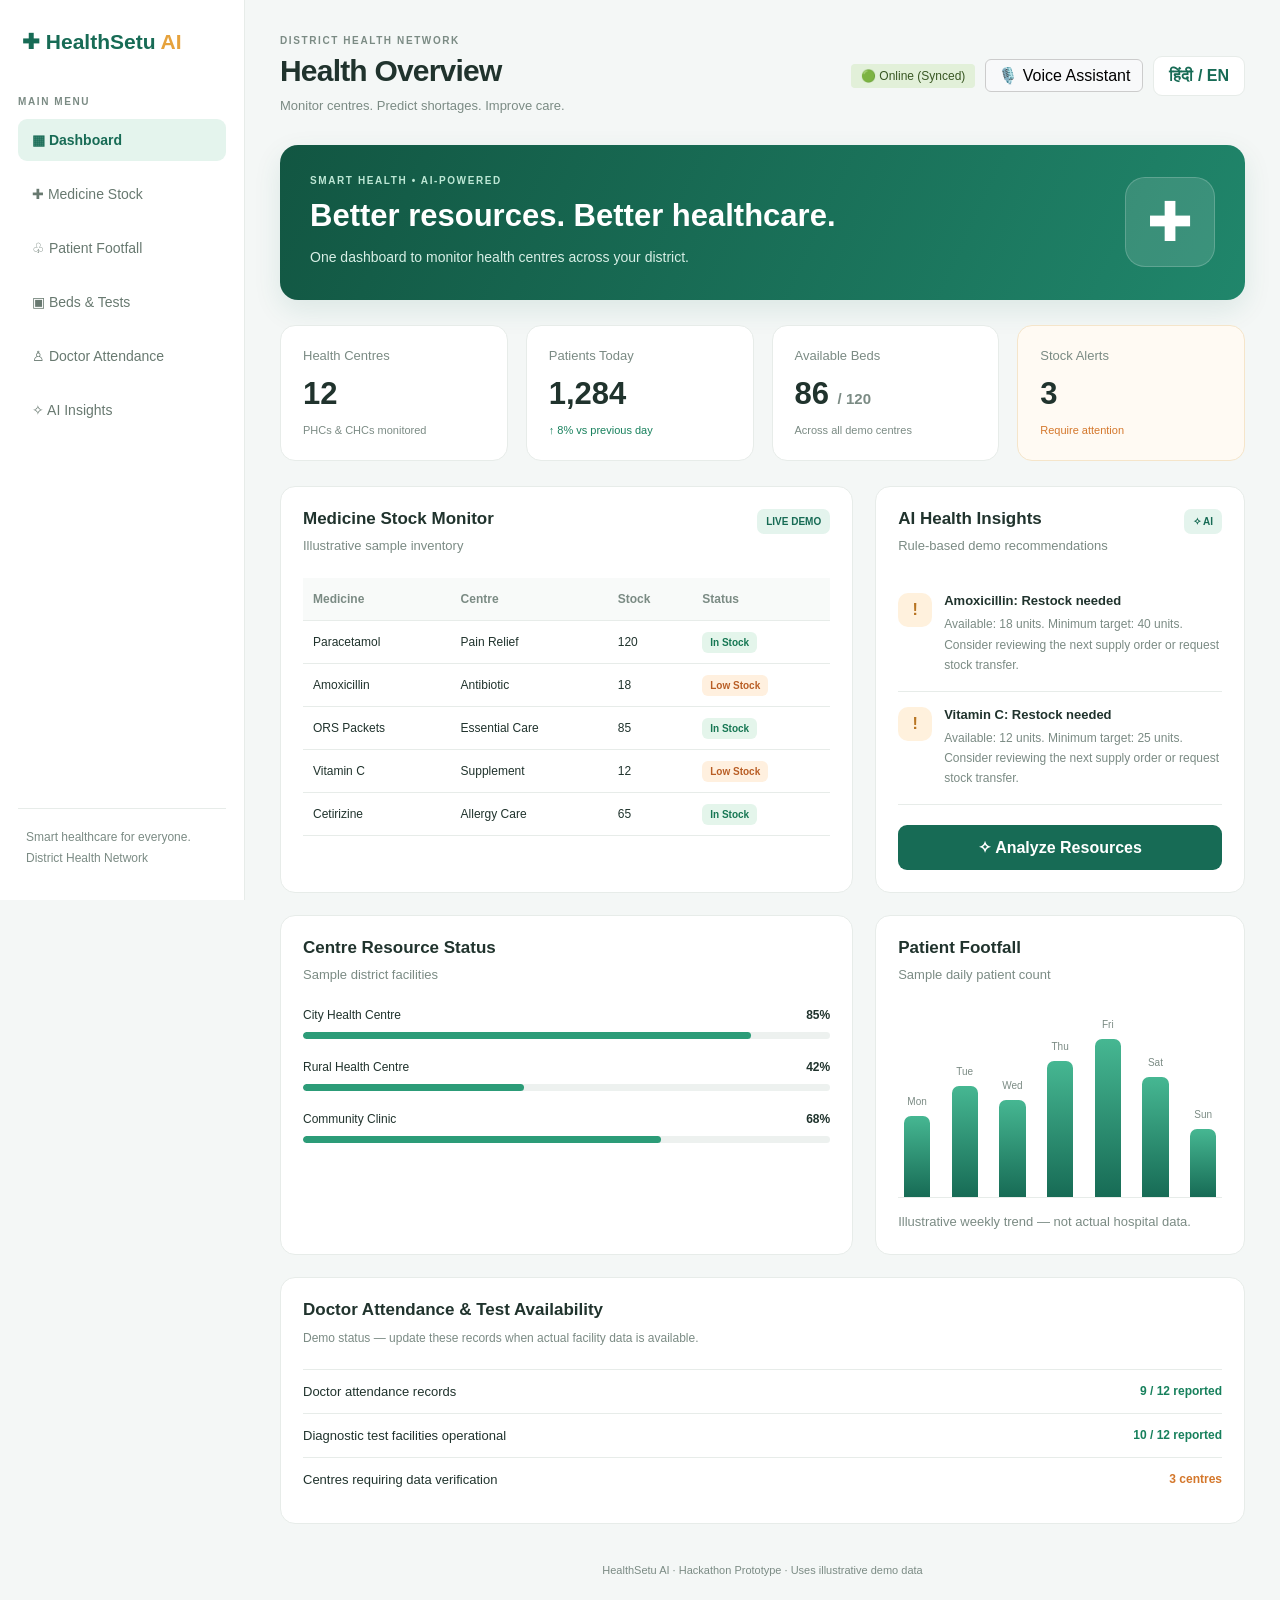
==== index.html @ e96f07ad "Rename PW1.html to index.html" ====
<!DOCTYPE html>
<html lang="en">
<head>
  <meta charset="UTF-8">
  <meta name="viewport" content="width=device-width, initial-scale=1.0">
  <title>HealthSetu AI | Smart Health Management</title>
  <link rel="stylesheet" href="PW.css">
</head>
<body>
  <aside class="sidebar">
    <h2>✚ HealthSetu <span>AI</span></h2>
    <p class="side-label" data-i18n="mainMenu">MAIN MENU</p>
    <a class="active" href="#dashboard" data-i18n="dashboard">▦ Dashboard</a>
    <a href="#medicines" data-i18n="medicineStock">✚ Medicine Stock</a>
    <a href="#patients" data-i18n="patientFootfall">♧ Patient Footfall</a>
    <a href="#resources" data-i18n="bedsTests">▣ Beds & Tests</a>
    <a href="#doctors" data-i18n="doctorAttendance">♙ Doctor Attendance</a>
    <a href="#insights" data-i18n="aiInsights">✧ AI Insights</a>
    <div class="side-bottom" data-i18n="sideFooter">Smart healthcare for everyone.<br>District Health Network</div>
  </aside>

  <main id="dashboard">
    <header>
      <div>
        <p class="eyebrow" data-i18n="districtHeader">DISTRICT HEALTH NETWORK</p>
        <h1 data-i18n="overviewHeading">Health Overview</h1>
        <p class="muted" data-i18n="overviewSub">Monitor centres. Predict shortages. Improve care.</p>
      </div>
      <div style="display: flex; gap: 10px; align-items: center;">
        <span id="offlineStatus" style="font-size: 12px; padding: 5px 10px; background: #e2f0d9; color: #385723; border-radius: 4px;" data-i18n="offlineText">🟢 Online (Synced)</span>
        <button id="voiceBtn" style="padding: 6px 12px; border-radius: 6px; border: 1px solid #ccc; background: #f8f9fa; cursor: pointer;">🎙️ <span data-i18n="voiceBtnText">Voice Assistant</span></button>
        <button id="languageBtn">हिंदी / EN</button>
      </div>
    </header>

    <section class="welcome">
      <div>
        <p class="eyebrow light" data-i18n="bannerEyebrow">SMART HEALTH • AI-POWERED</p>
        <h2 data-i18n="bannerTitle">Better resources. Better healthcare.</h2>
        <p data-i18n="bannerSub">One dashboard to monitor health centres across your district.</p>
      </div>
      <div class="welcome-icon">✚</div>
    </section>

    <section class="stats">
      <article class="stat-card">
        <p data-i18n="statCentres">Health Centres</p><h2 id="centreCount">12</h2>
        <small data-i18n="statCentresSub">PHCs & CHCs monitored</small>
      </article>
      <article class="stat-card">
        <p data-i18n="statPatients">Patients Today</p><h2>1,284</h2>
        <small class="positive" data-i18n="statPatientsSub">↑ 8% vs previous day</small>
      </article>
      <article class="stat-card">
        <p data-i18n="statBeds">Available Beds</p><h2>86 <span>/ 120</span></h2>
        <small data-i18n="statBedsSub">Across all demo centres</small>
      </article>
      <article class="stat-card warning-card">
        <p data-i18n="statAlerts">Stock Alerts</p><h2 id="alertCount">3</h2>
        <small class="negative" data-i18n="statAlertsSub">Require attention</small>
      </article>
    </section>

    <section class="content-grid">
      <article class="panel" id="medicines">
        <div class="panel-heading">
          <div><h3 data-i18n="medMonitorTitle">Medicine Stock Monitor</h3>
          <p data-i18n="medMonitorSub">Illustrative sample inventory</p></div>
          <span class="tag" data-i18n="liveDemoTag">LIVE DEMO</span>
        </div>
        <div class="table-wrap">
          <table>
            <thead><tr><th data-i18n="thMedicine">Medicine</th><th data-i18n="thCentre">Centre</th><th data-i18n="thStock">Stock</th><th data-i18n="thStatus">Status</th></tr></thead>
            <tbody id="medicineTable"></tbody>
          </table>
        </div>
      </article>

      <article class="panel" id="insights">
        <div class="panel-heading">
          <div><h3 data-i18n="aiInsightsTitle">AI Health Insights</h3>
          <p data-i18n="aiInsightsSub">Rule-based demo recommendations</p></div>
          <span class="ai-icon">✧ AI</span>
        </div>
        <div id="aiInsights"></div>
        <button class="primary-btn" id="analyzeBtn">✧ <span data-i18n="analyzeBtnText">Analyze Resources</span></button>
      </article>
    </section>

    <section class="content-grid lower-grid">
      <article class="panel" id="resources">
        <div class="panel-heading"><div><h3 data-i18n="centreStatusTitle">Centre Resource Status</h3>
        <p data-i18n="centreStatusSub">Sample district facilities</p></div></div>
        <div id="centreList"></div>
      </article>
      <article class="panel" id="patients">
        <div class="panel-heading"><div><h3 data-i18n="footfallTitle">Patient Footfall</h3>
        <p data-i18n="footfallSub">Sample daily patient count</p></div></div>
        <div class="footfall">
          <div><span>Mon</span><i style="height:45%"></i></div>
          <div><span>Tue</span><i style="height:62%"></i></div>
          <div><span>Wed</span><i style="height:54%"></i></div>
          <div><span>Thu</span><i style="height:76%"></i></div>
          <div><span>Fri</span><i style="height:88%"></i></div>
          <div><span>Sat</span><i style="height:67%"></i></div>
          <div><span>Sun</span><i style="height:38%"></i></div>
        </div>
        <p class="muted" data-i18n="footfallFootnote">Illustrative weekly trend — not actual hospital data.</p>
      </article>
    </section>

    <section class="panel attendance" id="doctors">
      <h3 data-i18n="docTitle">Doctor Attendance & Test Availability</h3>
      <p data-i18n="docSub">Demo status — update these records when actual facility data is available.</p>
      <div class="status-row"><span data-i18n="docRow1">Doctor attendance records</span><b class="status-ok">9 / 12 reported</b></div>
      <div class="status-row"><span data-i18n="docRow2">Diagnostic test facilities operational</span><b class="status-ok">10 / 12 reported</b></div>
      <div class="status-row"><span data-i18n="docRow3">Centres requiring data verification</span><b class="status-warn">3 centres</b></div>
    </section>

    <footer data-i18n="footerText">HealthSetu AI · Hackathon Prototype · Uses illustrative demo data</footer>
  </main>

  <script src="PW1.js"></script>
</body>
</html>
---- PW.css ----
* {
  margin: 0;
  padding: 0;
  box-sizing: border-box;
}

:root {
  --primary: #176b55;
  --primary-light: #e4f4ed;
  --background: #f4f7f6;
  --text: #20332d;
  --muted: #7b8b84;
  --border: #e7ece9;
  --white: #ffffff;
}

body {
  font-family: "Segoe UI", Arial, sans-serif;
  background: var(--background);
  color: var(--text);
  display: flex;
  min-height: 100vh;
}

.sidebar {
  width: 245px;
  min-height: 100vh;
  background: #fff;
  padding: 30px 18px;
  position: fixed;
  top: 0;
  left: 0;
  border-right: 1px solid var(--border);
  display: flex;
  flex-direction: column;
  gap: 12px;
}

.sidebar h2 {
  font-size: 21px;
  margin: 0 0 30px 4px;
  color: var(--primary);
}

.sidebar h2 span {
  color: #e6a23c;
}

.side-label,
.eyebrow {
  font-size: 10px;
  font-weight: 800;
  letter-spacing: 1.6px;
  color: var(--muted);
}

.sidebar a {
  text-decoration: none;
  color: #687970;
  padding: 13px 14px;
  border-radius: 9px;
  font-size: 14px;
  transition: 0.2s;
}

.sidebar a:hover,
.sidebar a.active {
  background: var(--primary-light);
  color: var(--primary);
  font-weight: 700;
}

.side-bottom {
  margin-top: auto;
  padding: 18px 8px 0;
  border-top: 1px solid var(--border);
  color: var(--muted);
  font-size: 12px;
  line-height: 1.8;
}

main {
  margin-left: 245px;
  padding: 35px;
  width: calc(100% - 245px);
  max-width: 1800px;
}

header {
  display: flex;
  justify-content: space-between;
  align-items: center;
  gap: 20px;
  margin-bottom: 28px;
}

h1 {
  font-size: 30px;
  margin: 8px 0;
  letter-spacing: -0.8px;
}

.muted,
.panel-heading p {
  color: var(--muted);
  font-size: 13px;
  line-height: 1.6;
}

button {
  cursor: pointer;
  font: inherit;
}

#languageBtn {
  padding: 10px 15px;
  border: 1px solid var(--border);
  border-radius: 9px;
  background: white;
  color: var(--primary);
  font-weight: 600;
}

.welcome {
  background: linear-gradient(115deg, #125642, #20866b);
  color: white;
  padding: 30px;
  border-radius: 18px;
  display: flex;
  justify-content: space-between;
  align-items: center;
  gap: 20px;
  margin-bottom: 25px;
  box-shadow: 0 10px 28px #176b551b;
}

.welcome h2 {
  font-size: clamp(22px, 3vw, 31px);
  margin: 12px 0;
}

.welcome p:last-child {
  color: #d7eee5;
  font-size: 14px;
  line-height: 1.7;
}

.eyebrow.light {
  color: #bde7d5;
}

.welcome-icon {
  font-size: 55px;
  background: #ffffff20;
  border: 1px solid #ffffff30;
  border-radius: 20px;
  min-width: 90px;
  height: 90px;
  display: grid;
  place-items: center;
}

.stats {
  display: grid;
  grid-template-columns: repeat(4, minmax(0, 1fr));
  gap: 18px;
  margin-bottom: 25px;
}

.stat-card,
.panel {
  background: var(--white);
  border: 1px solid var(--border);
  border-radius: 15px;
  padding: 22px;
  min-width: 0;
}

.stat-card p {
  font-size: 13px;
  color: var(--muted);
}

.stat-card h2 {
  font-size: 31px;
  margin: 13px 0 8px;
}

.stat-card h2 span {
  font-size: 15px;
  color: var(--muted);
}

.stat-card small {
  font-size: 11px;
  color: var(--muted);
}

.positive,
.status-ok {
  color: #17805c !important;
}

.negative,
.status-warn {
  color: #d4772b !important;
}

.warning-card {
  background: #fffaf3;
  border-color: #f5e5ca;
}

.content-grid {
  display: grid;
  grid-template-columns: minmax(0, 1.55fr) minmax(280px, 1fr);
  gap: 22px;
  margin-bottom: 22px;
}

.panel-heading {
  display: flex;
  align-items: flex-start;
  justify-content: space-between;
  gap: 12px;
  margin-bottom: 22px;
}

.panel-heading h3,
.attendance h3 {
  font-size: 17px;
  margin-bottom: 7px;
}

.tag,
.ai-icon {
  font-size: 10px;
  font-weight: 800;
  white-space: nowrap;
  padding: 7px 9px;
  border-radius: 7px;
  background: var(--primary-light);
  color: var(--primary);
}

.table-wrap {
  overflow-x: auto;
}

table {
  border-collapse: collapse;
  width: 100%;
  text-align: left;
  font-size: 12px;
}

th {
  color: var(--muted);
  font-weight: 600;
  background: #f8faf9;
}

th,
td {
  padding: 14px 10px;
  border-bottom: 1px solid var(--border);
  white-space: nowrap;
}

td {
  font-weight: 500;
}

.stock-status {
  padding: 5px 8px;
  border-radius: 6px;
  font-size: 10px;
  font-weight: 700;
}

.stock-low {
  color: #b95e25;
  background: #fff0df;
}

.stock-good {
  color: #167753;
  background: #e4f5eb;
}

.stock-medium {
  color: #8b701a;
  background: #fff6d9;
}

.insight-item {
  display: flex;
  gap: 12px;
  padding: 15px 0;
  border-bottom: 1px solid var(--border);
}

.insight-dot {
  min-width: 34px;
  height: 34px;
  display: grid;
  place-items: center;
  background: #fff1dd;
  color: #b87523;
  border-radius: 10px;
  font-weight: 800;
}

.insight-item h4 {
  font-size: 13px;
  margin-bottom: 6px;
}

.insight-item p {
  font-size: 12px;
  color: var(--muted);
  line-height: 1.7;
}

.primary-btn {
  background: var(--primary);
  color: white;
  border: none;
  border-radius: 9px;
  width: 100%;
  padding: 13px;
  margin-top: 20px;
  font-weight: 700;
}

.primary-btn:hover {
  background: #10513f;
}

.centre-item {
  margin-bottom: 21px;
}

.centre-top {
  display: flex;
  justify-content: space-between;
  gap: 10px;
  font-size: 12px;
  margin-bottom: 10px;
}

.progress-track {
  height: 7px;
  border-radius: 10px;
  background: #edf1ef;
  overflow: hidden;
}

.progress-fill {
  height: 100%;
  border-radius: 10px;
  background: #2c9c78;
}

.footfall {
  height: 190px;
  display: flex;
  align-items: flex-end;
  justify-content: space-around;
  gap: 10px;
  border-bottom: 1px solid var(--border);
  padding: 10px 0 0;
  margin-bottom: 14px;
}

.footfall div {
  flex: 1;
  height: 100%;
  display: flex;
  flex-direction: column;
  justify-content: flex-end;
  align-items: center;
  gap: 9px;
  min-width: 0;
}

.footfall i {
  display: block;
  width: 70%;
  max-width: 34px;
  min-height: 10px;
  border-radius: 7px 7px 0 0;
  background: linear-gradient(#46b792, #176b55);
}

.footfall span {
  color: var(--muted);
  font-size: 10px;
}

.attendance {
  margin-bottom: 25px;
}

.attendance > p {
  font-size: 12px;
  color: var(--muted);
  margin: 8px 0 20px;
  line-height: 1.7;
}

.status-row {
  display: flex;
  justify-content: space-between;
  gap: 12px;
  padding: 14px 0;
  border-top: 1px solid var(--border);
  font-size: 13px;
}

.status-row b {
  font-size: 12px;
}

footer {
  text-align: center;
  color: var(--muted);
  font-size: 11px;
  padding: 15px 0;
}

@media (max-width: 1100px) {
  .stats {
    grid-template-columns: repeat(2, minmax(0, 1fr));
  }

  .content-grid {
    grid-template-columns: 1fr;
  }

  main {
    padding: 25px;
  }
}

@media (max-width: 650px) {
  .sidebar {
    position: static;
    width: 100%;
    min-height: auto;
    padding: 15px;
  }

  .sidebar h2 {
    margin-bottom: 8px;
  }

  .side-label,
  .side-bottom {
    display: none;
  }

  .sidebar a {
    padding: 9px;
  }

  body {
    display: block;
  }

  main {
    margin-left: 0;
    width: 100%;
    padding: 18px;
  }

  header {
    align-items: flex-start;
  }

  h1 {
    font-size: 25px;
  }

  .welcome {
    padding: 22px;
  }

  .welcome-icon {
    display: none;
  }

  .stats {
    gap: 10px;
  }

  .stat-card,
  .panel {
    padding: 15px;
  }

  .stat-card h2 {
    font-size: 25px;
  }

  .status-row {
    font-size: 11px;
  }
}
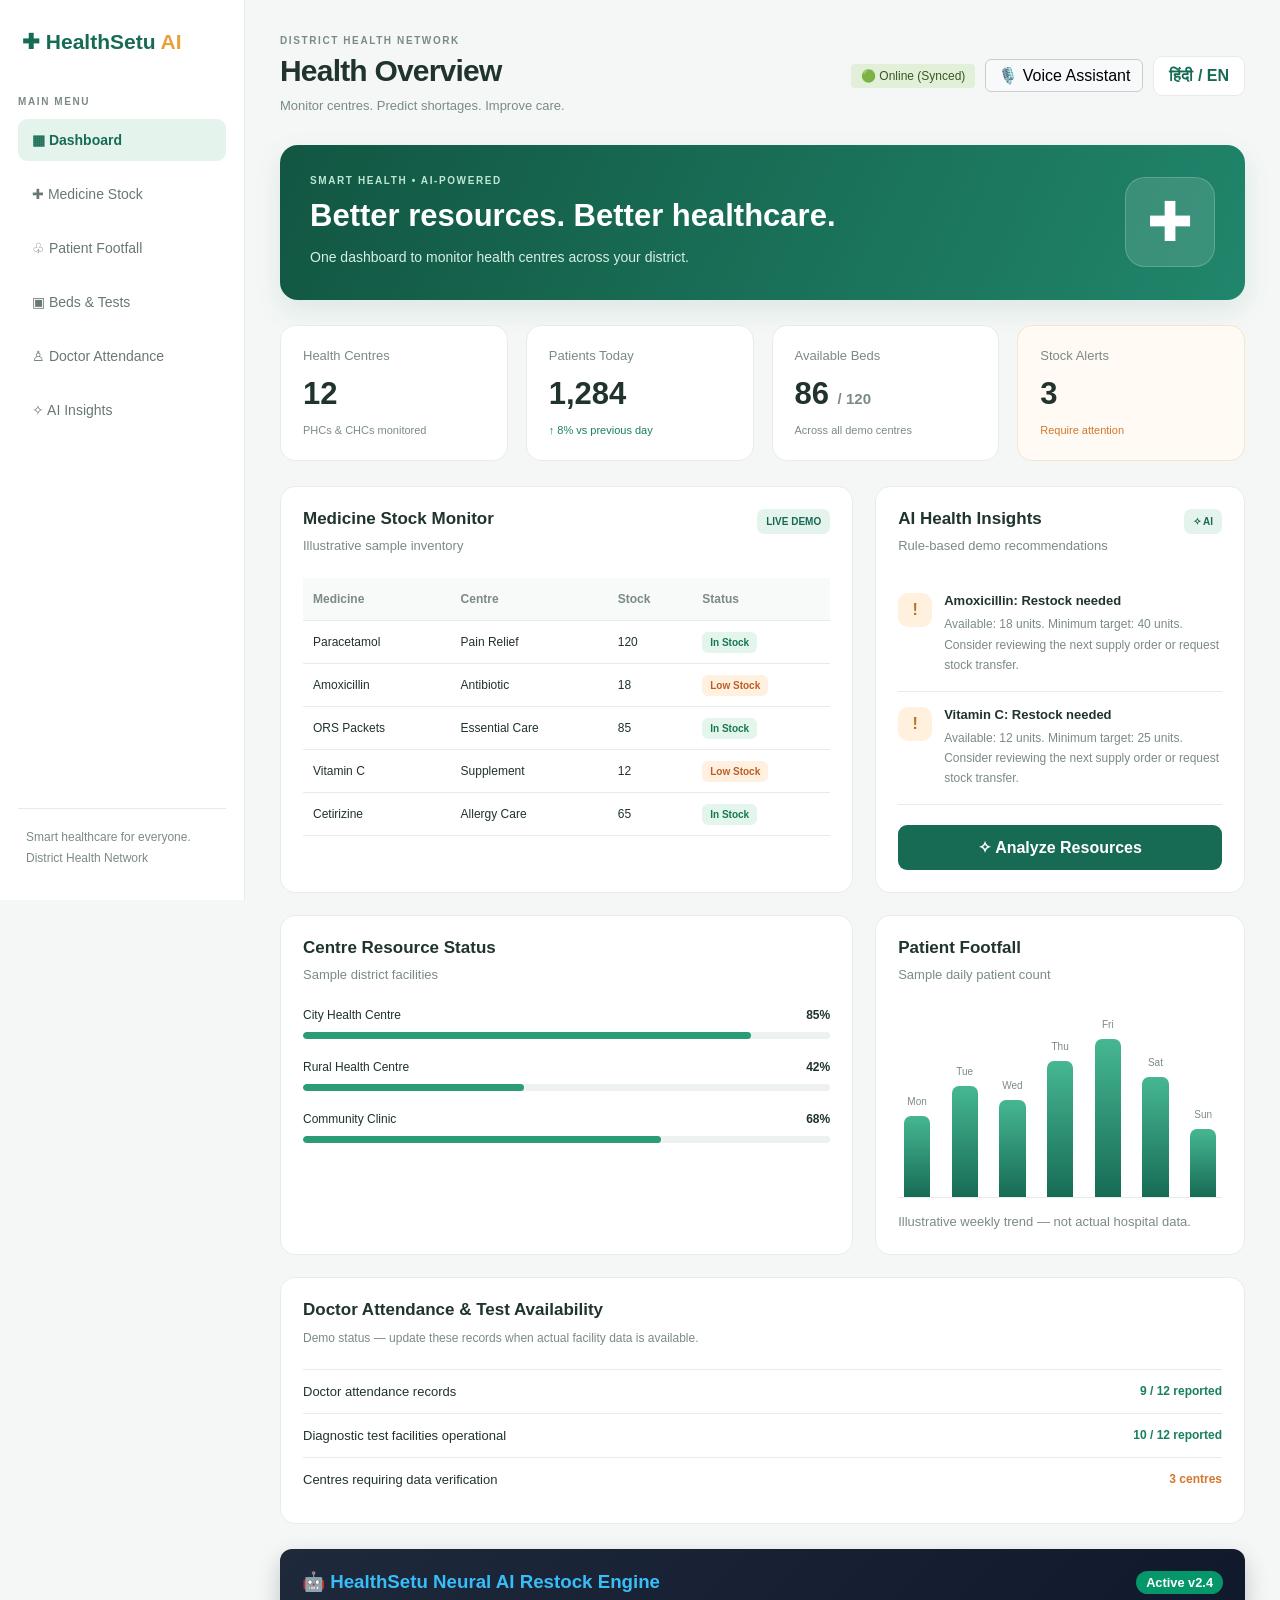
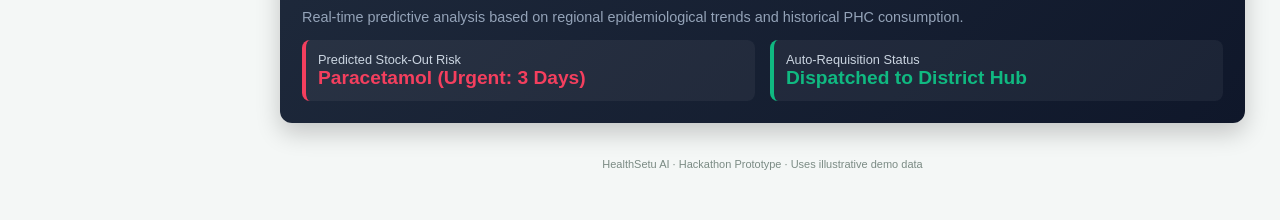
==== commit eef07979: "Update index.html" ====
--- a/index.html
+++ b/index.html
@@ -116,6 +116,28 @@
       <div class="status-row"><span data-i18n="docRow2">Diagnostic test facilities operational</span><b class="status-ok">10 / 12 reported</b></div>
       <div class="status-row"><span data-i18n="docRow3">Centres requiring data verification</span><b class="status-warn">3 centres</b></div>
     </section>
+<!-- AI Predictive Stock Restock Simulator -->
+<div class="ai-predictive-box" style="background: linear-gradient(135deg, #1e293b, #0f172a); color: white; padding: 22px; border-radius: 12px; margin: 20px 0; box-shadow: 0 10px 25px rgba(0,0,0,0.2); font-family: sans-serif;">
+  <div style="display: flex; align-items: center; justify-content: space-between; margin-bottom: 15px;">
+    <h3 style="margin: 0; color: #38bdf8; display: flex; align-items: center; gap: 8px;">
+      🤖 HealthSetu Neural AI Restock Engine
+    </h3>
+    <span style="background: #059669; color: white; padding: 4px 10px; border-radius: 20px; font-size: 0.8em; font-weight: bold;">Active v2.4</span>
+  </div>
+  <p style="color: #94a3b8; font-size: 0.9em; margin-bottom: 15px;">
+    Real-time predictive analysis based on regional epidemiological trends and historical PHC consumption.
+  </p>
+  <div style="display: grid; grid-template-columns: 1fr 1fr; gap: 15px;">
+    <div style="background: rgba(255,255,255,0.05); padding: 12px; border-radius: 8px; border-left: 4px solid #f43f5e;">
+      <div style="font-size: 0.8em; color: #cbd5e1;">Predicted Stock-Out Risk</div>
+      <div style="font-size: 1.2em; font-weight: bold; color: #f43f5e;">Paracetamol (Urgent: 3 Days)</div>
+    </div>
+    <div style="background: rgba(255,255,255,0.05); padding: 12px; border-radius: 8px; border-left: 4px solid #10b981;">
+      <div style="font-size: 0.8em; color: #cbd5e1;">Auto-Requisition Status</div>
+      <div style="font-size: 1.2em; font-weight: bold; color: #10b981;">Dispatched to District Hub</div>
+    </div>
+  </div>
+</div>
 
     <footer data-i18n="footerText">HealthSetu AI · Hackathon Prototype · Uses illustrative demo data</footer>
   </main>
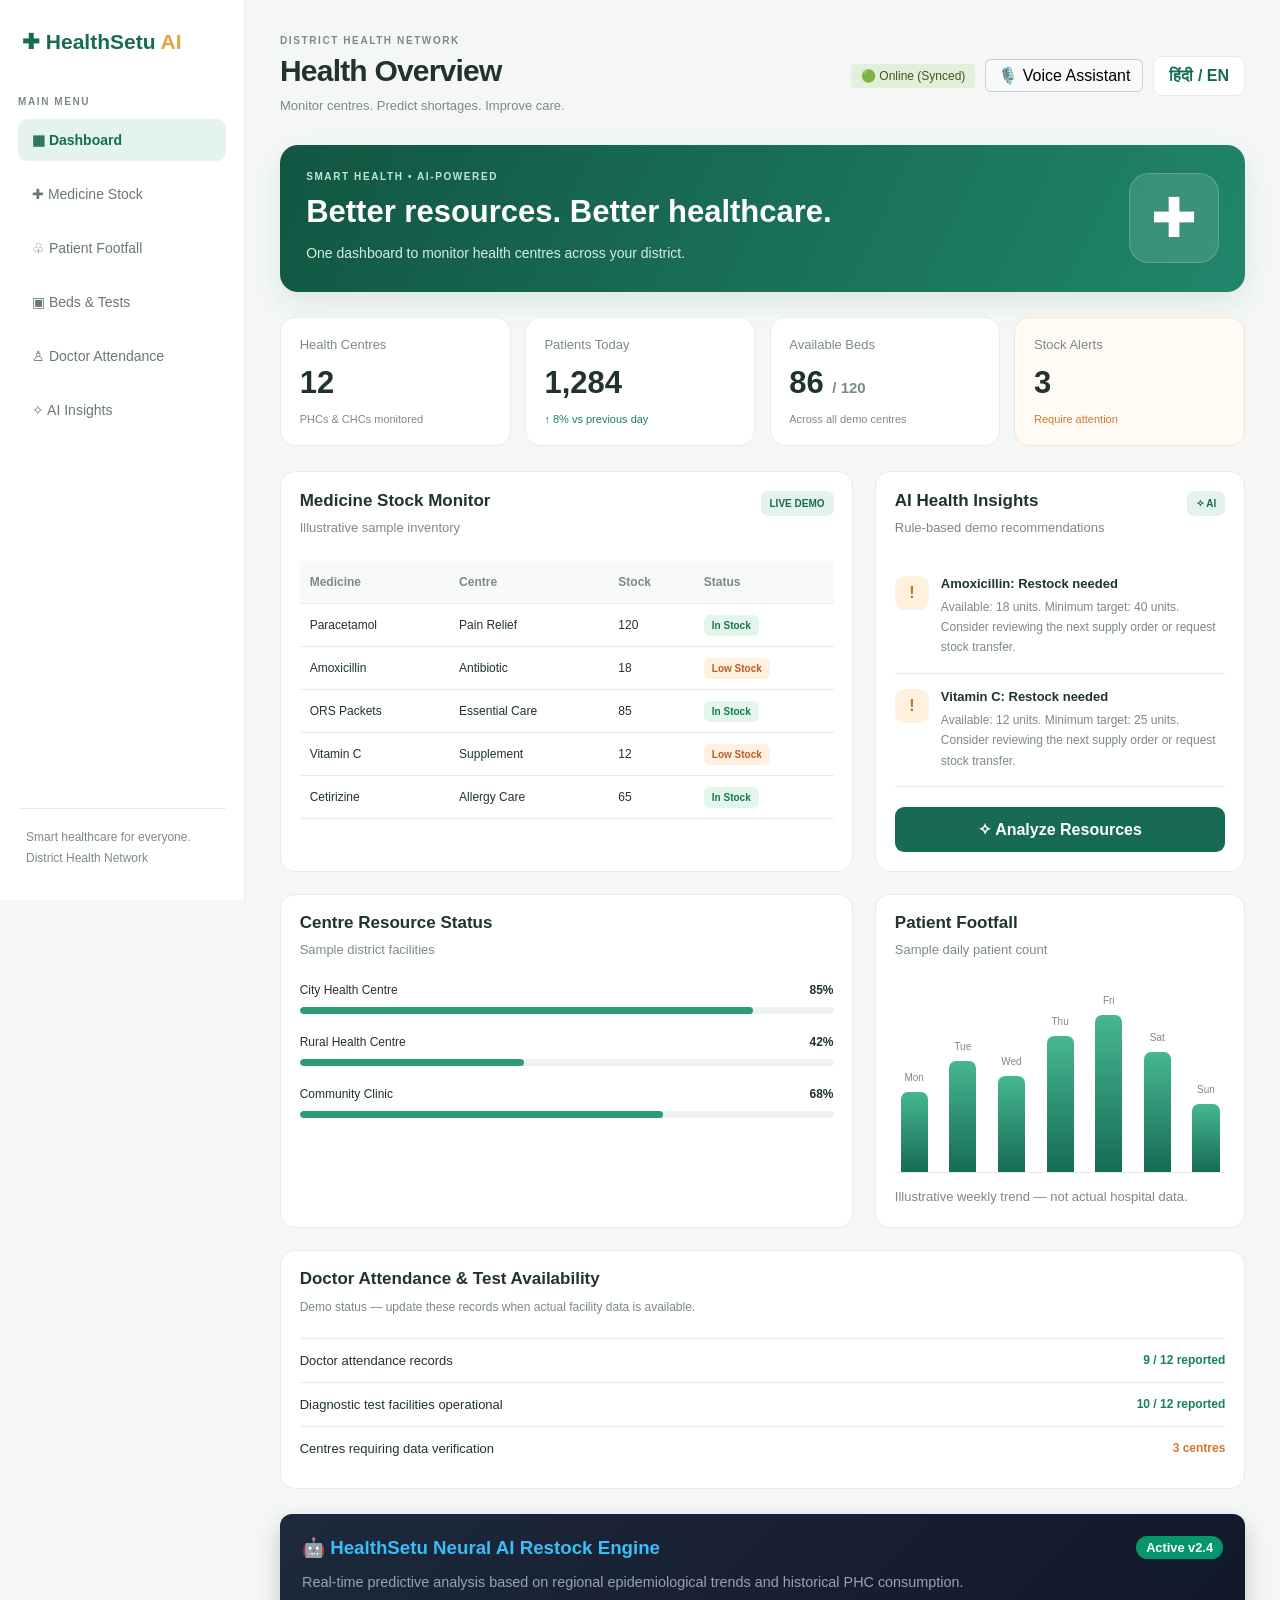
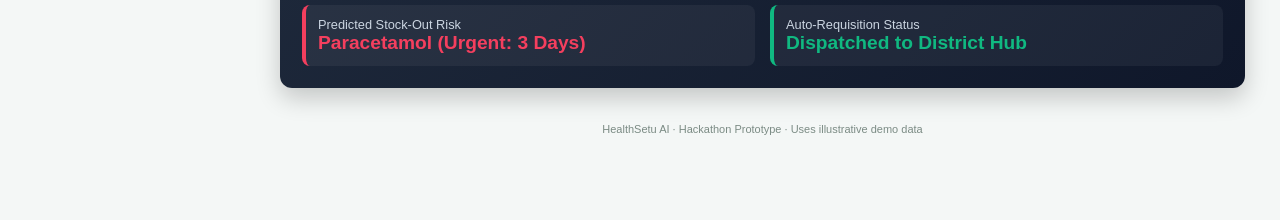
==== commit c57cd6ff: "Update index.html" ====
--- a/index.html
+++ b/index.html
@@ -3,6 +3,10 @@
 <head>
   <meta charset="UTF-8">
   <meta name="viewport" content="width=device-width, initial-scale=1.0">
+<meta name="description" content="HealthSetu AI - Smart Health Centre & Supply Chain Management System for PHCs & CHCs">
+<meta name="theme-color" content="#176b55">
+<meta http-block="Content-Security-Policy" content="default-src 'self' 'unsafe-inline' https://cdn.jsdelivr.net;">
+
   <title>HealthSetu AI | Smart Health Management</title>
   <link rel="stylesheet" href="PW.css">
 </head>
--- a/PW.css
+++ b/PW.css
@@ -506,4 +506,40 @@
   .status-row {
     font-size: 11px;
   }
-}+}
+/* --- Smooth Section Popup & Hover Effect --- */
+section, .panel, .ai-predictive-box {
+    transition: all 0.4s cubic-bezier(0.16, 1, 0.3, 1);
+}
+
+section:hover, .panel:hover {
+    transform: translateY(-4px) scale(1.008);
+    box-shadow: 0 12px 30px rgba(0, 0, 0, 0.12);
+    border-color: #38bdf8 !important;
+}
+
+/* Active Pop-up Class triggered via JS */
+.section-popup-active {
+    animation: popupBounce 0.5s ease forwards;
+}
+
+@keyframes popupBounce {
+    0% { transform: scale(1); }
+    50% { transform: scale(1.02); box-shadow: 0 15px 35px rgba(56, 189, 248, 0.25); }
+    100% { transform: scale(1); }
+}
+/* --- Smooth Section Popup & Hover Highlight Effect --- */
+section, .panel, article, .ai-predictive-box {
+    transition: all 0.35s cubic-bezier(0.16, 1, 0.3, 1) !important;
+    cursor: pointer;
+}
+
+section:hover, .panel:hover, article:hover, .ai-predictive-box:hover {
+    transform: translateY(-6px) scale(1.01);
+    box-shadow: 0 14px 30px rgba(56, 189, 248, 0.2) !important;
+    border-color: #38bdf8 !important;
+}
+
+section:active, .panel:active, article:active {
+    transform: scale(0.99);
+}
